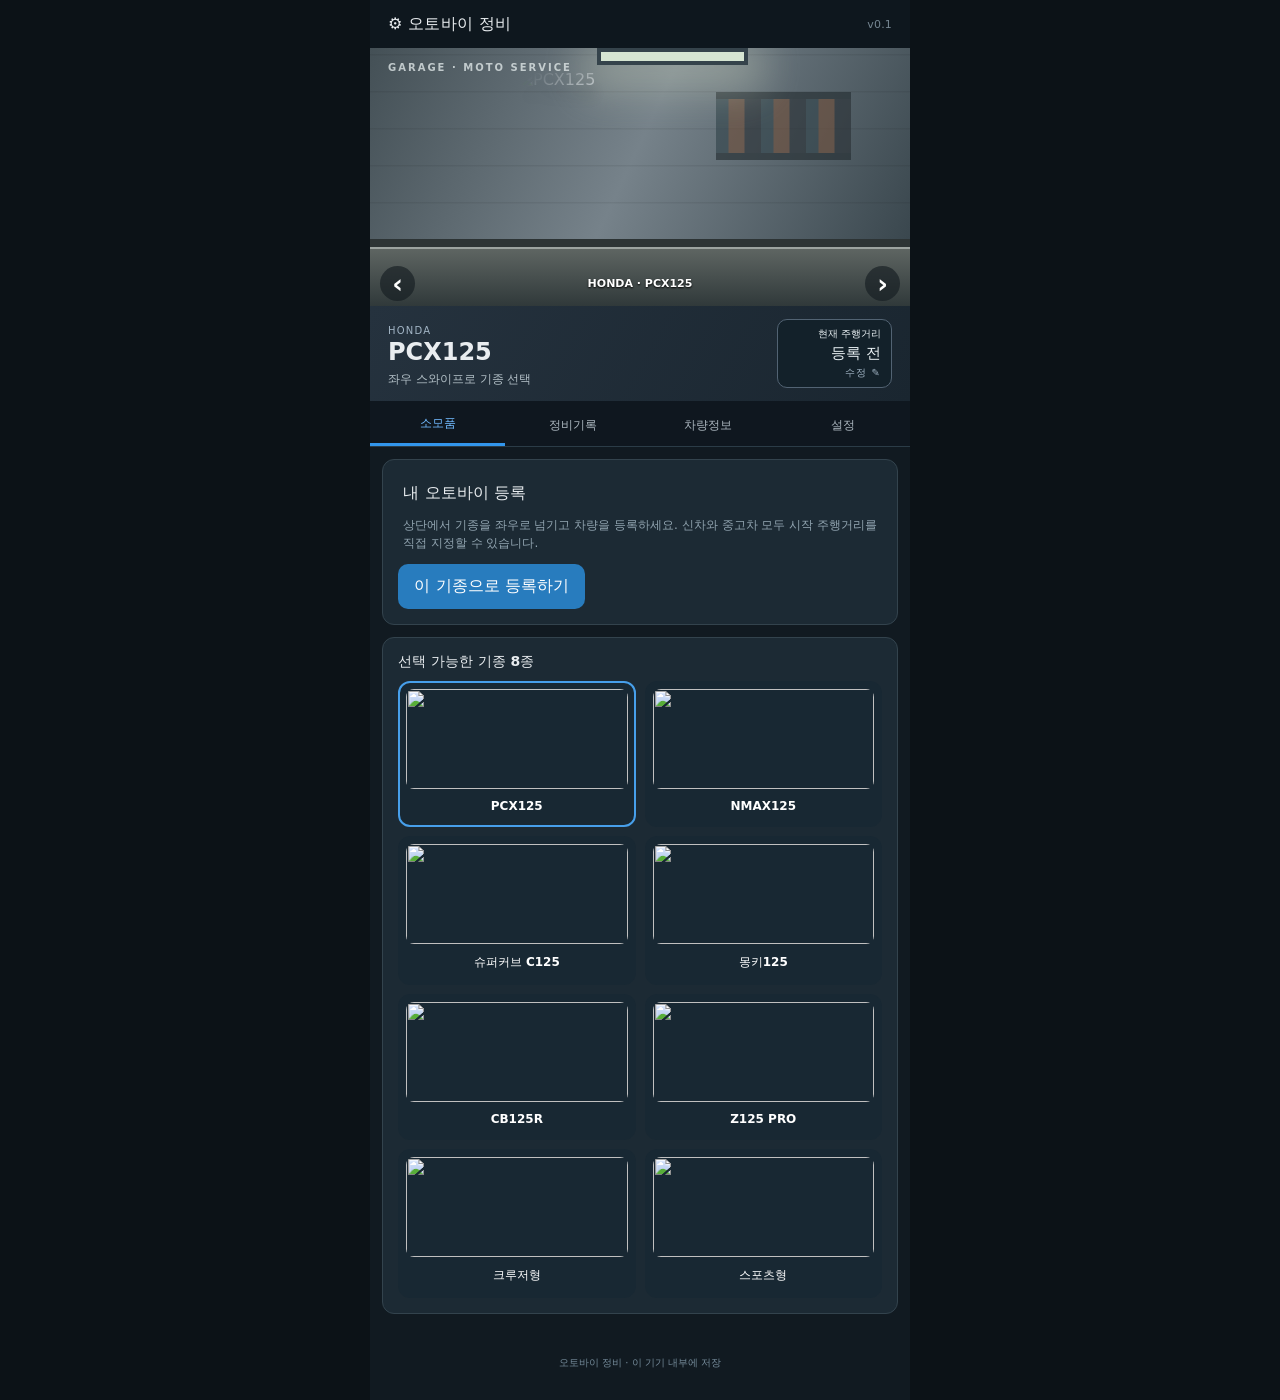
==== index.html @ 47d9e4de "Add files via upload" ====
<!doctype html><html lang="ko"><head><meta charset="utf-8"><meta name="viewport" content="width=device-width, initial-scale=1, maximum-scale=1, viewport-fit=cover"><meta name="theme-color" content="#121a21"><meta name="apple-mobile-web-app-capable" content="yes"><meta name="apple-mobile-web-app-status-bar-style" content="black-translucent"><meta name="apple-mobile-web-app-title" content="오토바이 정비"><title>오토바이 정비</title><link rel="manifest" href="manifest.webmanifest"><link rel="stylesheet" href="style.css"></head><body><div id="app"><header class="topbar"><span class="brand">⚙ 오토바이 정비</span><span id="version">v0.1</span></header><section class="garage" id="garage"><div class="garage-wall"><span>GARAGE · MOTO SERVICE</span><div class="shelf"></div><div class="garage-lamp"></div></div><div class="floor"></div><div class="bike-stage" id="bikeStage"><img id="bikeHero" alt="선택된 오토바이" src="assets/bike-pcx.webp"></div><div class="garage-bottom"><button id="prevBike" class="arrow" aria-label="이전 기종">‹</button><span id="bikeOverlayName">HONDA · PCX125</span><button id="nextBike" class="arrow" aria-label="다음 기종">›</button></div></section><section class="vehicle-strip"><div><small id="vehicleBrand">HONDA</small><h1 id="vehicleTitle">PCX125</h1><span id="vehicleDesc">차량 등록 전</span></div><button id="kmButton" class="odo">현재 주행거리<strong id="odoText">— km</strong><small>수정 ✎</small></button></section><nav class="tabs" id="tabs"><button data-tab="consumables" class="active">소모품</button><button data-tab="repairs">정비기록</button><button data-tab="vehicle">차량정보</button><button data-tab="settings">설정</button></nav><main id="content"></main><footer>오토바이 정비 · 이 기기 내부에 저장</footer></div><dialog id="modal"><div id="modalBody"></div></dialog><script src="app.js" defer></script></body></html>
---- style.css ----
:root{font-family:system-ui,-apple-system,'Apple SD Gothic Neo',sans-serif;color:#e9edf0;background:#0c1217;font-synthesis:none}*{box-sizing:border-box}body{margin:0}button,input,select,textarea{font:inherit}button{cursor:pointer}#app{margin:auto;max-width:540px;min-height:100vh;background:#111a21;overflow:hidden}.topbar{height:48px;padding:0 18px;display:flex;justify-content:space-between;align-items:center;background:#0e171e;font-weight:800;letter-spacing:.01em}.topbar #version{font-size:11px;color:#758692;font-weight:500}.garage{position:relative;height:258px;overflow:hidden;background:linear-gradient(90deg,#37454b,#607078 45%,#39474c);touch-action:pan-y}.garage-wall{position:absolute;inset:0 0 23%;background:repeating-linear-gradient(0deg,transparent 0 35px,#0001 36px 37px),linear-gradient(115deg,#445056,#76828a 50%,#3a474e);border-bottom:8px solid #2d3435}.garage-wall>span{position:absolute;left:18px;top:14px;color:#dde5e6;letter-spacing:2px;font-size:10px;font-weight:900;opacity:.8}.shelf{position:absolute;right:11%;top:23%;width:25%;height:68px;border-top:7px solid #252e32;border-bottom:7px solid #252e32;background:repeating-linear-gradient(90deg,#33454c 0 12px,#6d4f3c 13px 28px,#2b3237 29px 45px);opacity:.65}.garage-lamp{position:absolute;top:0;left:42%;height:17px;width:28%;background:#d6e5d2;box-shadow:0 10px 42px 16px #e2eacb50;border:4px solid #35434b}.floor{position:absolute;inset:77% 0 0;background:linear-gradient(#5e6562,#30393a);border-top:2px solid #9ca3a0}.bike-stage{position:absolute;left:50%;top:22px;height:198px;width:246px;transform:translateX(-50%);display:flex;align-items:center;justify-content:center;filter:drop-shadow(0 13px 6px #0006)}.bike-stage img{height:100%;width:100%;object-fit:contain;border-radius:10px;mix-blend-mode:multiply;mask-image:radial-gradient(ellipse 66% 66% at center,#000 49%,transparent 98%)}.bike-stage.leave-left{animation:leaveLeft .3s ease-in forwards}.bike-stage.enter-right{animation:enterRight .42s ease-out}.bike-stage.leave-right{animation:leaveRight .3s ease-in forwards}.bike-stage.enter-left{animation:enterLeft .42s ease-out}@keyframes leaveLeft{to{transform:translateX(-180%);opacity:0}}@keyframes enterRight{from{transform:translateX(75%);opacity:0}to{transform:translateX(-50%);opacity:1}}@keyframes leaveRight{to{transform:translateX(90%);opacity:0}}@keyframes enterLeft{from{transform:translateX(-175%);opacity:0}to{transform:translateX(-50%);opacity:1}}.garage-bottom{position:absolute;bottom:5px;left:10px;right:10px;display:flex;align-items:center;justify-content:space-between;color:#fff;font-size:11px;font-weight:800;text-shadow:0 1px 2px #000}.arrow{font-size:26px;border:0;color:white;background:#131b20a1;border-radius:50%;width:35px;height:35px}.vehicle-strip{display:flex;align-items:center;justify-content:space-between;gap:12px;padding:13px 18px;background:linear-gradient(120deg,#25323e,#1a2630)}.vehicle-strip small{font-size:10px;color:#a2b5c5;letter-spacing:.12em}.vehicle-strip h1{font-size:24px;margin:0 0 2px}.vehicle-strip span{font-size:12px;color:#b3c0c7}.odo{border:1px solid #526373;border-radius:10px;background:#13212a;color:#eaf1f4;padding:7px 10px;text-align:right;font-size:10px;min-width:115px}.odo strong{display:block;font-size:15px;margin:3px 0}.odo small{font-size:10px}.tabs{display:grid;grid-template-columns:repeat(4,1fr);background:#0f171f;border-bottom:1px solid #2b3c47}.tabs button{border:0;background:transparent;color:#acb7bf;padding:14px 0 11px;font-size:12px;font-weight:700}.tabs button.active{color:#71baff;border-bottom:3px solid #3296ec}main{min-height:310px;padding:12px}h2{font-size:16px;margin:8px 5px 12px}.small-note{color:#91a4b0;font-size:12px;line-height:1.5;margin:8px 5px 12px}.part{background:#1c2a34;border:1px solid #33434d;border-radius:12px;display:grid;grid-template-columns:62px minmax(0,1fr) 39px;gap:9px;align-items:center;padding:8px 9px;margin-bottom:9px;min-height:83px}.part-info{min-width:0}.part-pic{width:60px;height:60px;object-fit:cover;border-radius:9px;background:#718088;cursor:pointer}.part-title{display:block;font-size:13px;font-weight:800;margin-bottom:9px;background:none;border:0;color:inherit;text-align:left;padding:0}.gauge{height:10px;border-radius:15px;background:#40515d;overflow:hidden}.gauge>div{height:100%;border-radius:15px;transition:width .3s,background .3s}.part-km{color:#b4c2cc;font-size:10px;text-align:right;padding-top:6px;white-space:nowrap;font-variant-numeric:tabular-nums}.maintain{width:38px;height:38px;display:grid;place-items:center;border:0;border-radius:9px;font-size:21px;color:#fff}.panel{background:#1c2a34;border:1px solid #33434d;border-radius:12px;padding:15px;margin-bottom:12px}.panel h3{font-size:14px;margin:0 0 10px}.panel label,.field label{display:block;font-size:12px;color:#aabcc6;margin-bottom:5px}.field{margin-bottom:13px}input,select,textarea{width:100%;border-radius:9px;padding:11px;border:1px solid #536875;background:#111c24;color:#f3f5f6;outline-color:#3d9df5}button.primary{background:#287cbe;border:0;color:white;font-weight:800;padding:12px 16px;border-radius:10px}.secondary{background:#233846;color:#d4e3ec;border:1px solid #496275;padding:10px 13px;border-radius:10px}.danger{background:#793d40;color:white}.actions{display:flex;gap:8px;flex-wrap:wrap}.actions>*{flex:1}.card-row{display:flex;justify-content:space-between;gap:8px;align-items:center;padding:10px 0;border-bottom:1px solid #35454e;font-size:13px}.card-row:last-child{border:0}.card-row small{color:#a1b2bd}.picker{display:grid;grid-template-columns:repeat(2,1fr);gap:9px}.pick{background:#182833;border:2px solid transparent;border-radius:12px;color:white;padding:6px;min-width:0}.pick.active{border-color:#479fea}.pick img{width:100%;height:100px;object-fit:cover;border-radius:8px}.pick span{display:block;font-size:12px;font-weight:700;margin:6px 0}.history{padding:10px 0;border-bottom:1px solid #3b505b;font-size:12px}.history strong{display:block;font-size:13px;margin-bottom:4px}.history small{color:#9eafba}footer{text-align:center;font-size:10px;color:#758b9a;padding:18px 0 30px}dialog{width:min(92vw,485px);max-height:85dvh;overflow-y:auto;border:1px solid #506471;background:#15222c;color:#f3f7fa;border-radius:18px;padding:19px}dialog::backdrop{background:#000a}dialog h2{margin:0 0 13px}dialog .close{float:right;background:transparent;color:#c4d4de;border:0;font-size:24px;padding:0 4px}.muted{color:#96a9b4;font-size:12px}.status{color:#9db5c6;font-size:12px}.notice{background:#283945;border-radius:10px;padding:10px;font-size:12px;color:#cad9e2;margin:10px 0}@media(max-width:360px){.part{grid-template-columns:52px minmax(0,1fr) 34px;gap:6px}.part-pic{width:50px;height:50px}.maintain{width:34px;height:34px}.part-title{font-size:12px}.part-km{font-size:9px}}@media(prefers-reduced-motion:reduce){.bike-stage{animation:none!important}}
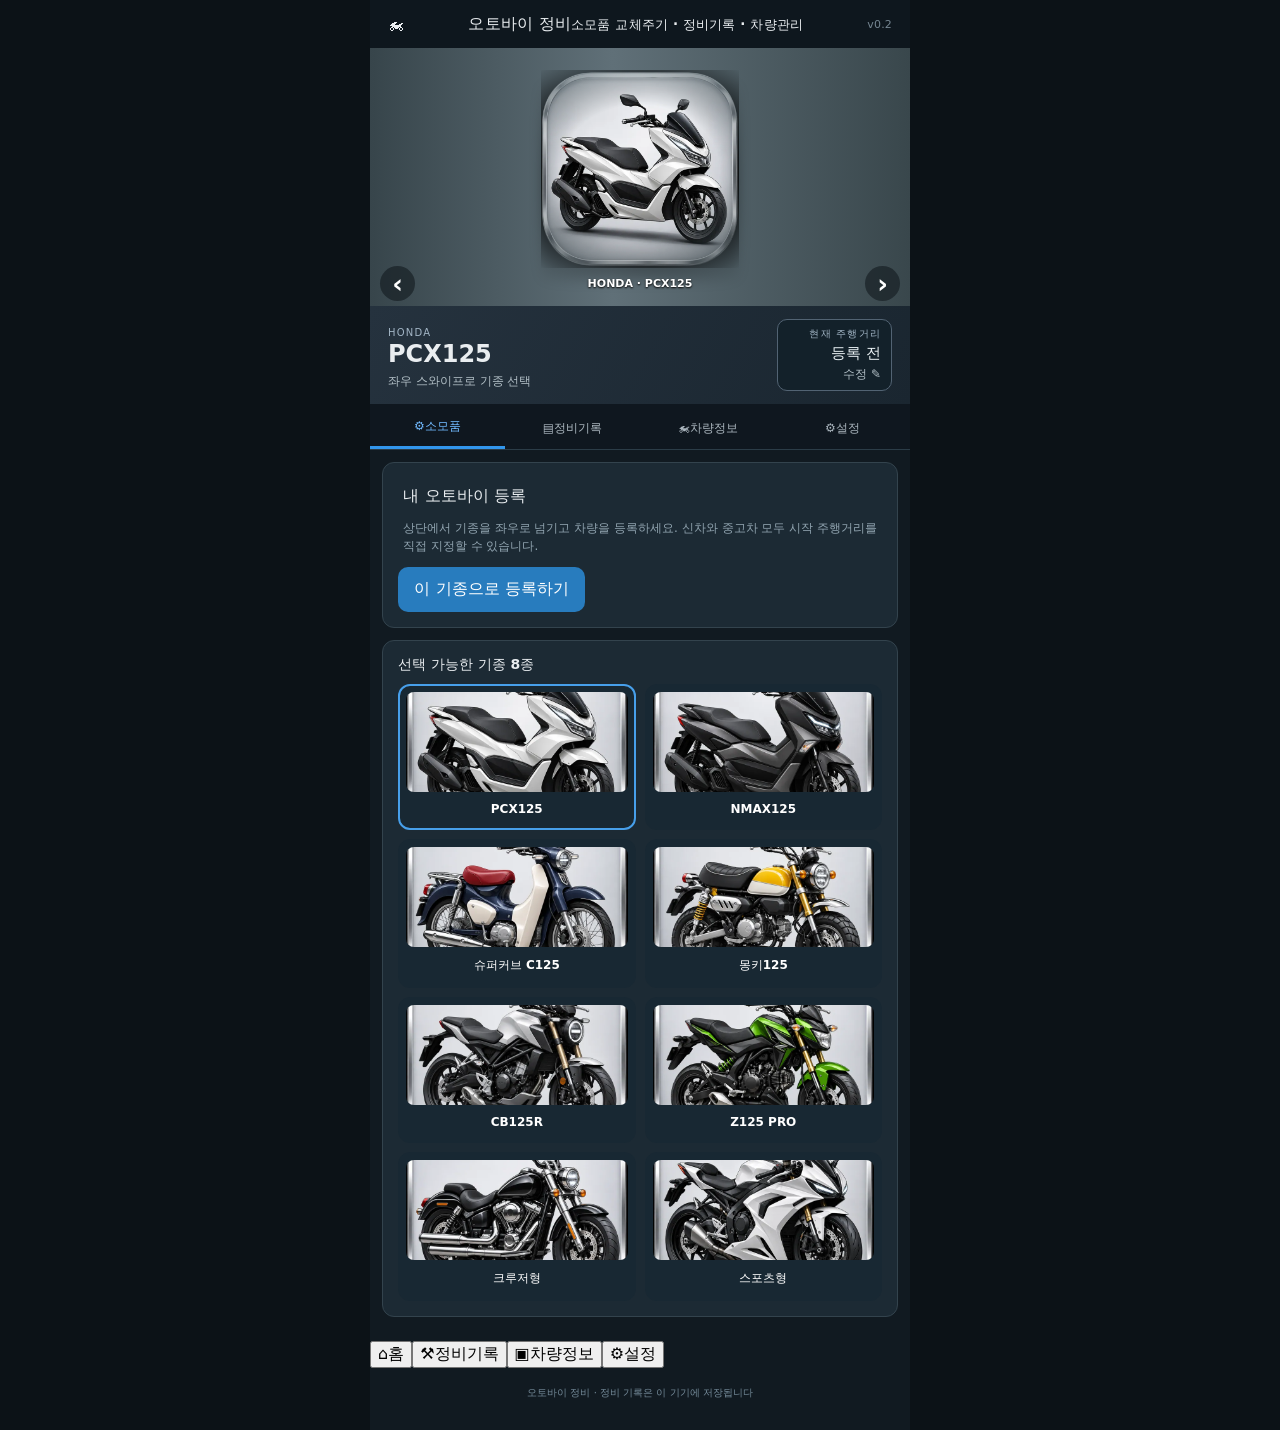
==== commit f5c58a77: "Redesign app shell to approved garage and metallic navigation" ====
--- a/index.html
+++ b/index.html
@@ -1 +1,10 @@
-<!doctype html><html lang="ko"><head><meta charset="utf-8"><meta name="viewport" content="width=device-width, initial-scale=1, maximum-scale=1, viewport-fit=cover"><meta name="theme-color" content="#121a21"><meta name="apple-mobile-web-app-capable" content="yes"><meta name="apple-mobile-web-app-status-bar-style" content="black-translucent"><meta name="apple-mobile-web-app-title" content="오토바이 정비"><title>오토바이 정비</title><link rel="manifest" href="manifest.webmanifest"><link rel="stylesheet" href="style.css"></head><body><div id="app"><header class="topbar"><span class="brand">⚙ 오토바이 정비</span><span id="version">v0.1</span></header><section class="garage" id="garage"><div class="garage-wall"><span>GARAGE · MOTO SERVICE</span><div class="shelf"></div><div class="garage-lamp"></div></div><div class="floor"></div><div class="bike-stage" id="bikeStage"><img id="bikeHero" alt="선택된 오토바이" src="assets/bike-pcx.webp"></div><div class="garage-bottom"><button id="prevBike" class="arrow" aria-label="이전 기종">‹</button><span id="bikeOverlayName">HONDA · PCX125</span><button id="nextBike" class="arrow" aria-label="다음 기종">›</button></div></section><section class="vehicle-strip"><div><small id="vehicleBrand">HONDA</small><h1 id="vehicleTitle">PCX125</h1><span id="vehicleDesc">차량 등록 전</span></div><button id="kmButton" class="odo">현재 주행거리<strong id="odoText">— km</strong><small>수정 ✎</small></button></section><nav class="tabs" id="tabs"><button data-tab="consumables" class="active">소모품</button><button data-tab="repairs">정비기록</button><button data-tab="vehicle">차량정보</button><button data-tab="settings">설정</button></nav><main id="content"></main><footer>오토바이 정비 · 이 기기 내부에 저장</footer></div><dialog id="modal"><div id="modalBody"></div></dialog><script src="app.js" defer></script></body></html>
+<!doctype html>
+<html lang="ko"><head><meta charset="utf-8"><meta name="viewport" content="width=device-width,initial-scale=1,maximum-scale=1,viewport-fit=cover"><meta name="theme-color" content="#18263b"><meta name="apple-mobile-web-app-capable" content="yes"><meta name="apple-mobile-web-app-status-bar-style" content="black-translucent"><meta name="apple-mobile-web-app-title" content="오토바이 정비"><title>오토바이 정비</title><link rel="manifest" href="manifest.webmanifest"><link rel="stylesheet" href="style.css"></head>
+<body><div id="app">
+<header class="topbar"><div class="brand-mark" aria-hidden="true">🏍</div><div class="brand-heading"><strong>오토바이 정비</strong><small>소모품 교체주기 · 정비기록 · 차량관리</small></div><span id="version">v0.2</span></header>
+<section class="garage" id="garage" aria-label="오토바이 전시 및 선택"><div class="garage-shine"></div><div class="bike-stage" id="bikeStage"><img id="bikeHero" alt="선택된 오토바이" src="assets/bike-pcx.webp"></div><div class="garage-bottom"><button id="prevBike" class="arrow" aria-label="이전 기종">‹</button><span id="bikeOverlayName">HONDA · PCX125</span><button id="nextBike" class="arrow" aria-label="다음 기종">›</button></div></section>
+<section class="vehicle-strip"><div class="vehicle-name"><small id="vehicleBrand">HONDA</small><h1 id="vehicleTitle">PCX125</h1><span id="vehicleDesc">차량 등록 전</span></div><button id="kmButton" class="odo"><small>현재 주행거리</small><strong id="odoText">— km</strong><span>수정 ✎</span></button></section>
+<nav class="tabs" id="tabs" aria-label="관리 메뉴"><button data-tab="consumables" class="active"><span class="tab-ico">⚙</span>소모품</button><button data-tab="repairs"><span class="tab-ico">▤</span>정비기록</button><button data-tab="vehicle"><span class="tab-ico">🏍</span>차량정보</button><button data-tab="settings"><span class="tab-ico">⚙</span>설정</button></nav>
+<main id="content"></main>
+<nav class="bottom-nav" aria-label="빠른 메뉴"><button data-tab="consumables" class="active"><span>⌂</span>홈</button><button data-tab="repairs"><span>⚒</span>정비기록</button><button data-tab="vehicle"><span>▣</span>차량정보</button><button data-tab="settings"><span>⚙</span>설정</button></nav><footer>오토바이 정비 · 정비 기록은 이 기기에 저장됩니다</footer>
+</div><dialog id="modal"><div id="modalBody"></div></dialog><script src="app.js" defer></script></body></html>
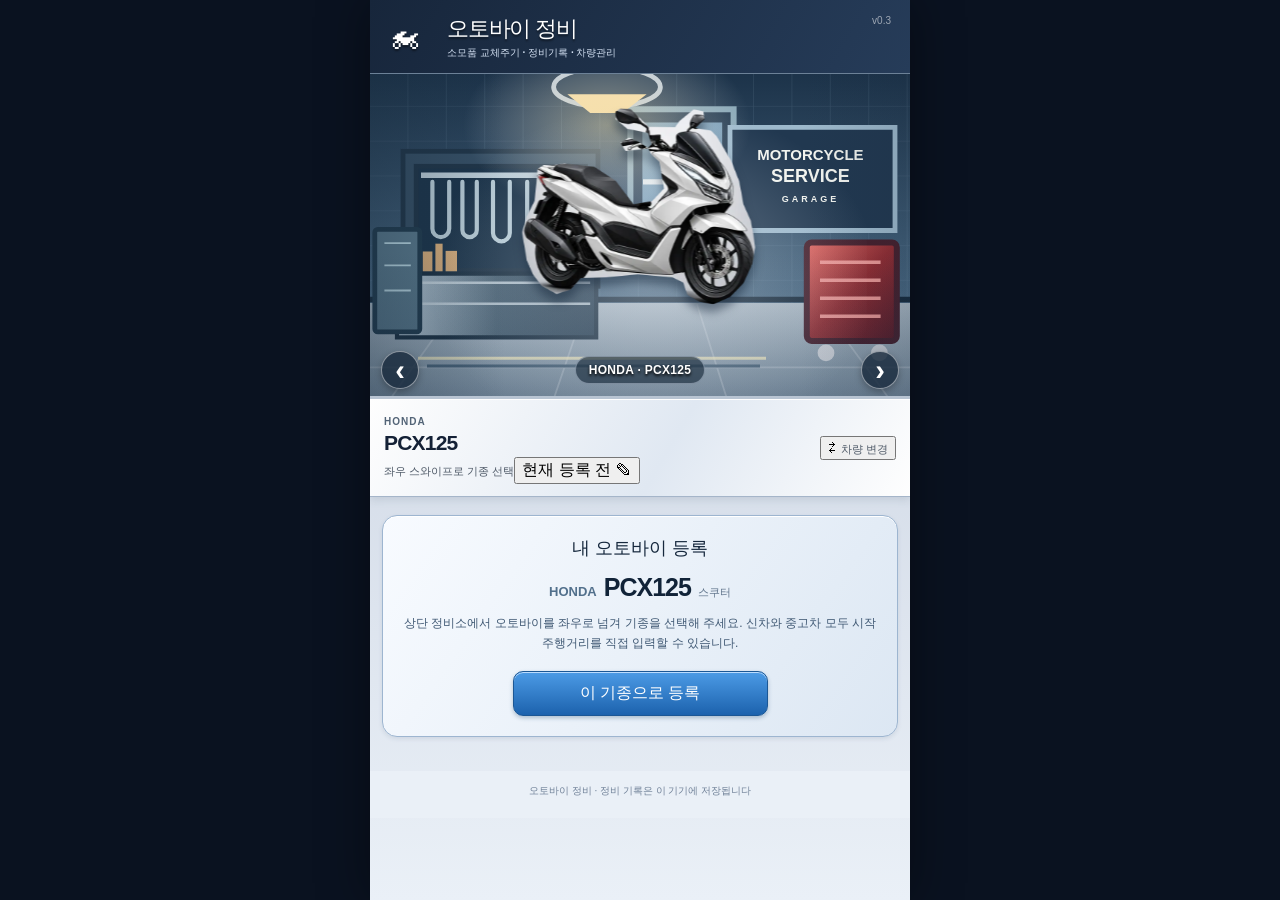
==== commit 274413aa: "v0.3 restore vehicle switch button and compact mileage information" ====
--- a/index.html
+++ b/index.html
@@ -1,9 +1,9 @@
 <!doctype html>
 <html lang="ko"><head><meta charset="utf-8"><meta name="viewport" content="width=device-width,initial-scale=1,maximum-scale=1,viewport-fit=cover"><meta name="theme-color" content="#18263b"><meta name="apple-mobile-web-app-capable" content="yes"><meta name="apple-mobile-web-app-status-bar-style" content="black-translucent"><meta name="apple-mobile-web-app-title" content="오토바이 정비"><title>오토바이 정비</title><link rel="manifest" href="manifest.webmanifest"><link rel="stylesheet" href="style.css"></head>
 <body><div id="app">
-<header class="topbar"><div class="brand-mark" aria-hidden="true">🏍</div><div class="brand-heading"><strong>오토바이 정비</strong><small>소모품 교체주기 · 정비기록 · 차량관리</small></div><span id="version">v0.2</span></header>
+<header class="topbar"><div class="brand-mark" aria-hidden="true">🏍</div><div class="brand-heading"><strong>오토바이 정비</strong><small>소모품 교체주기 · 정비기록 · 차량관리</small></div><span id="version">v0.3</span></header>
 <section class="garage" id="garage" aria-label="오토바이 전시 및 선택"><div class="garage-shine"></div><div class="bike-stage" id="bikeStage"><img id="bikeHero" alt="선택된 오토바이" src="assets/bike-pcx.webp"></div><div class="garage-bottom"><button id="prevBike" class="arrow" aria-label="이전 기종">‹</button><span id="bikeOverlayName">HONDA · PCX125</span><button id="nextBike" class="arrow" aria-label="다음 기종">›</button></div></section>
-<section class="vehicle-strip"><div class="vehicle-name"><small id="vehicleBrand">HONDA</small><h1 id="vehicleTitle">PCX125</h1><span id="vehicleDesc">차량 등록 전</span></div><button id="kmButton" class="odo"><small>현재 주행거리</small><strong id="odoText">— km</strong><span>수정 ✎</span></button></section>
+<section class="vehicle-strip"><div class="vehicle-name"><small id="vehicleBrand">HONDA</small><h1 id="vehicleTitle">PCX125</h1><span id="vehicleDesc">차량 등록 전</span><button id="kmButton" class="km-inline" aria-label="주행거리 수정">현재 <strong id="odoText">— km</strong> ✎</button></div><button id="changeBike" class="change-bike" aria-label="차량 기종 변경">⇄ <span>차량 변경</span></button></section>
 <nav class="tabs" id="tabs" aria-label="관리 메뉴"><button data-tab="consumables" class="active"><span class="tab-ico">⚙</span>소모품</button><button data-tab="repairs"><span class="tab-ico">▤</span>정비기록</button><button data-tab="vehicle"><span class="tab-ico">🏍</span>차량정보</button><button data-tab="settings"><span class="tab-ico">⚙</span>설정</button></nav>
 <main id="content"></main>
 <nav class="bottom-nav" aria-label="빠른 메뉴"><button data-tab="consumables" class="active"><span>⌂</span>홈</button><button data-tab="repairs"><span>⚒</span>정비기록</button><button data-tab="vehicle"><span>▣</span>차량정보</button><button data-tab="settings"><span>⚙</span>설정</button></nav><footer>오토바이 정비 · 정비 기록은 이 기기에 저장됩니다</footer>
--- a/style.css
+++ b/style.css
@@ -1 +1,51 @@
-:root{font-family:system-ui,-apple-system,'Apple SD Gothic Neo',sans-serif;color:#e9edf0;background:#0c1217;font-synthesis:none}*{box-sizing:border-box}body{margin:0}button,input,select,textarea{font:inherit}button{cursor:pointer}#app{margin:auto;max-width:540px;min-height:100vh;background:#111a21;overflow:hidden}.topbar{height:48px;padding:0 18px;display:flex;justify-content:space-between;align-items:center;background:#0e171e;font-weight:800;letter-spacing:.01em}.topbar #version{font-size:11px;color:#758692;font-weight:500}.garage{position:relative;height:258px;overflow:hidden;background:linear-gradient(90deg,#37454b,#607078 45%,#39474c);touch-action:pan-y}.garage-wall{position:absolute;inset:0 0 23%;background:repeating-linear-gradient(0deg,transparent 0 35px,#0001 36px 37px),linear-gradient(115deg,#445056,#76828a 50%,#3a474e);border-bottom:8px solid #2d3435}.garage-wall>span{position:absolute;left:18px;top:14px;color:#dde5e6;letter-spacing:2px;font-size:10px;font-weight:900;opacity:.8}.shelf{position:absolute;right:11%;top:23%;width:25%;height:68px;border-top:7px solid #252e32;border-bottom:7px solid #252e32;background:repeating-linear-gradient(90deg,#33454c 0 12px,#6d4f3c 13px 28px,#2b3237 29px 45px);opacity:.65}.garage-lamp{position:absolute;top:0;left:42%;height:17px;width:28%;background:#d6e5d2;box-shadow:0 10px 42px 16px #e2eacb50;border:4px solid #35434b}.floor{position:absolute;inset:77% 0 0;background:linear-gradient(#5e6562,#30393a);border-top:2px solid #9ca3a0}.bike-stage{position:absolute;left:50%;top:22px;height:198px;width:246px;transform:translateX(-50%);display:flex;align-items:center;justify-content:center;filter:drop-shadow(0 13px 6px #0006)}.bike-stage img{height:100%;width:100%;object-fit:contain;border-radius:10px;mix-blend-mode:multiply;mask-image:radial-gradient(ellipse 66% 66% at center,#000 49%,transparent 98%)}.bike-stage.leave-left{animation:leaveLeft .3s ease-in forwards}.bike-stage.enter-right{animation:enterRight .42s ease-out}.bike-stage.leave-right{animation:leaveRight .3s ease-in forwards}.bike-stage.enter-left{animation:enterLeft .42s ease-out}@keyframes leaveLeft{to{transform:translateX(-180%);opacity:0}}@keyframes enterRight{from{transform:translateX(75%);opacity:0}to{transform:translateX(-50%);opacity:1}}@keyframes leaveRight{to{transform:translateX(90%);opacity:0}}@keyframes enterLeft{from{transform:translateX(-175%);opacity:0}to{transform:translateX(-50%);opacity:1}}.garage-bottom{position:absolute;bottom:5px;left:10px;right:10px;display:flex;align-items:center;justify-content:space-between;color:#fff;font-size:11px;font-weight:800;text-shadow:0 1px 2px #000}.arrow{font-size:26px;border:0;color:white;background:#131b20a1;border-radius:50%;width:35px;height:35px}.vehicle-strip{display:flex;align-items:center;justify-content:space-between;gap:12px;padding:13px 18px;background:linear-gradient(120deg,#25323e,#1a2630)}.vehicle-strip small{font-size:10px;color:#a2b5c5;letter-spacing:.12em}.vehicle-strip h1{font-size:24px;margin:0 0 2px}.vehicle-strip span{font-size:12px;color:#b3c0c7}.odo{border:1px solid #526373;border-radius:10px;background:#13212a;color:#eaf1f4;padding:7px 10px;text-align:right;font-size:10px;min-width:115px}.odo strong{display:block;font-size:15px;margin:3px 0}.odo small{font-size:10px}.tabs{display:grid;grid-template-columns:repeat(4,1fr);background:#0f171f;border-bottom:1px solid #2b3c47}.tabs button{border:0;background:transparent;color:#acb7bf;padding:14px 0 11px;font-size:12px;font-weight:700}.tabs button.active{color:#71baff;border-bottom:3px solid #3296ec}main{min-height:310px;padding:12px}h2{font-size:16px;margin:8px 5px 12px}.small-note{color:#91a4b0;font-size:12px;line-height:1.5;margin:8px 5px 12px}.part{background:#1c2a34;border:1px solid #33434d;border-radius:12px;display:grid;grid-template-columns:62px minmax(0,1fr) 39px;gap:9px;align-items:center;padding:8px 9px;margin-bottom:9px;min-height:83px}.part-info{min-width:0}.part-pic{width:60px;height:60px;object-fit:cover;border-radius:9px;background:#718088;cursor:pointer}.part-title{display:block;font-size:13px;font-weight:800;margin-bottom:9px;background:none;border:0;color:inherit;text-align:left;padding:0}.gauge{height:10px;border-radius:15px;background:#40515d;overflow:hidden}.gauge>div{height:100%;border-radius:15px;transition:width .3s,background .3s}.part-km{color:#b4c2cc;font-size:10px;text-align:right;padding-top:6px;white-space:nowrap;font-variant-numeric:tabular-nums}.maintain{width:38px;height:38px;display:grid;place-items:center;border:0;border-radius:9px;font-size:21px;color:#fff}.panel{background:#1c2a34;border:1px solid #33434d;border-radius:12px;padding:15px;margin-bottom:12px}.panel h3{font-size:14px;margin:0 0 10px}.panel label,.field label{display:block;font-size:12px;color:#aabcc6;margin-bottom:5px}.field{margin-bottom:13px}input,select,textarea{width:100%;border-radius:9px;padding:11px;border:1px solid #536875;background:#111c24;color:#f3f5f6;outline-color:#3d9df5}button.primary{background:#287cbe;border:0;color:white;font-weight:800;padding:12px 16px;border-radius:10px}.secondary{background:#233846;color:#d4e3ec;border:1px solid #496275;padding:10px 13px;border-radius:10px}.danger{background:#793d40;color:white}.actions{display:flex;gap:8px;flex-wrap:wrap}.actions>*{flex:1}.card-row{display:flex;justify-content:space-between;gap:8px;align-items:center;padding:10px 0;border-bottom:1px solid #35454e;font-size:13px}.card-row:last-child{border:0}.card-row small{color:#a1b2bd}.picker{display:grid;grid-template-columns:repeat(2,1fr);gap:9px}.pick{background:#182833;border:2px solid transparent;border-radius:12px;color:white;padding:6px;min-width:0}.pick.active{border-color:#479fea}.pick img{width:100%;height:100px;object-fit:cover;border-radius:8px}.pick span{display:block;font-size:12px;font-weight:700;margin:6px 0}.history{padding:10px 0;border-bottom:1px solid #3b505b;font-size:12px}.history strong{display:block;font-size:13px;margin-bottom:4px}.history small{color:#9eafba}footer{text-align:center;font-size:10px;color:#758b9a;padding:18px 0 30px}dialog{width:min(92vw,485px);max-height:85dvh;overflow-y:auto;border:1px solid #506471;background:#15222c;color:#f3f7fa;border-radius:18px;padding:19px}dialog::backdrop{background:#000a}dialog h2{margin:0 0 13px}dialog .close{float:right;background:transparent;color:#c4d4de;border:0;font-size:24px;padding:0 4px}.muted{color:#96a9b4;font-size:12px}.status{color:#9db5c6;font-size:12px}.notice{background:#283945;border-radius:10px;padding:10px;font-size:12px;color:#cad9e2;margin:10px 0}@media(max-width:360px){.part{grid-template-columns:52px minmax(0,1fr) 34px;gap:6px}.part-pic{width:50px;height:50px}.maintain{width:34px;height:34px}.part-title{font-size:12px}.part-km{font-size:9px}}@media(prefers-reduced-motion:reduce){.bike-stage{animation:none!important}}
+
+:root{font-family:-apple-system,BlinkMacSystemFont,"Apple SD Gothic Neo","Malgun Gothic",sans-serif;color:#182332;background:#0a1220;font-synthesis:none;font-weight:500}
+*{box-sizing:border-box}html{scroll-behavior:smooth}body{margin:0}button,input,select,textarea{font:inherit}button{cursor:pointer}button:focus-visible,input:focus-visible,select:focus-visible{outline:3px solid #2488d6;outline-offset:2px}
+#app{position:relative;margin:auto;max-width:540px;min-height:100dvh;background:linear-gradient(#e2e8f3,#d4dce8 46%,#eaf0f7);overflow:hidden;box-shadow:0 0 48px #0006}
+.topbar{height:74px;padding:15px 19px;display:flex;align-items:center;gap:10px;background:linear-gradient(120deg,#17263b,#263c59);color:white;border-bottom:1px solid #6c8197;position:relative;z-index:2}
+.brand-mark{font-size:31px;width:48px;flex-shrink:0;text-shadow:0 2px 2px #0007}.brand-heading{display:flex;flex-direction:column;gap:2px;min-width:0}.brand-heading strong{font-size:22px;letter-spacing:-1.2px;font-weight:900;text-shadow:0 2px 2px #0007;white-space:nowrap}.brand-heading small{color:#d5e2f4;font-weight:650;font-size:10px;white-space:nowrap}#version{margin-left:auto;font-size:10px;opacity:.55;align-self:flex-start}
+.garage{height:295px;position:relative;overflow:hidden;touch-action:pan-y;background:#3a526a url('assets/garage.svg') center 55%/cover no-repeat;border-bottom:3px solid #b8c4d2}
+.garage::before{content:"";position:absolute;inset:0;background:linear-gradient(90deg,#172a3b50,transparent 25% 80%,#17263825),linear-gradient(0deg,#1d324c35,transparent 45%);pointer-events:none}
+.garage-shine{position:absolute;inset:5% 8% 0;background:radial-gradient(ellipse at 53% 61%,#ecf1f75d,transparent 66%);pointer-events:none}
+.bike-stage{position:absolute;left:50%;top:20px;height:225px;width:min(93%,405px);transform:translateX(-50%);display:flex;align-items:center;justify-content:center;filter:drop-shadow(0 12px 8px #18233199)}
+.bike-stage img{height:100%;width:100%;object-fit:contain;mix-blend-mode:multiply;-webkit-mask-image:radial-gradient(ellipse 69% 66% at 50% 52%,black 46%,transparent 99%);mask-image:radial-gradient(ellipse 69% 66% at 50% 52%,black 46%,transparent 99%)}
+.bike-stage.leave-left{animation:leaveLeft .3s ease-in forwards}.bike-stage.enter-right{animation:enterRight .42s cubic-bezier(.2,.7,.15,1)}.bike-stage.leave-right{animation:leaveRight .3s ease-in forwards}.bike-stage.enter-left{animation:enterLeft .42s cubic-bezier(.2,.7,.15,1)}
+@keyframes leaveLeft{to{transform:translateX(-180%);opacity:0}}@keyframes enterRight{from{transform:translateX(75%);opacity:0}to{transform:translateX(-50%);opacity:1}}@keyframes leaveRight{to{transform:translateX(90%);opacity:0}}@keyframes enterLeft{from{transform:translateX(-175%);opacity:0}to{transform:translateX(-50%);opacity:1}}
+.garage-bottom{position:absolute;inset:auto 11px 8px;display:flex;align-items:center;justify-content:space-between;gap:4px;color:#fff;font-size:12px;font-weight:900;text-shadow:0 2px 3px #000;letter-spacing:.3px}.garage-bottom>span{background:#17283db8;border-radius:22px;padding:6px 13px}.arrow{display:grid;place-items:center;border:1px solid #ffffff78;border-radius:50%;width:38px;height:38px;background:#16283bc9;color:white;font-size:29px;line-height:1;box-shadow:0 3px 7px #0004}
+.vehicle-strip{display:flex;justify-content:space-between;align-items:center;gap:10px;margin:0;padding:12px 14px;background:linear-gradient(120deg,#fff,#dce4f0 60%,#fff);border-bottom:1px solid #a5b5c9;box-shadow:inset 0 1px #fff,0 3px 8px #66788a30}
+.vehicle-name{min-width:0}.vehicle-strip small{font-size:10px;letter-spacing:1px;color:#536477;font-weight:800}.vehicle-strip h1{font-size:21px;font-weight:900;letter-spacing:-.8px;margin:2px 0;color:#142136;white-space:nowrap;overflow:hidden;text-overflow:ellipsis}.vehicle-strip span{color:#4c5765;font-weight:650;font-size:11px}.odo{min-width:110px;flex-shrink:0;border:1.5px solid #879db5;border-radius:12px;padding:7px 8px;text-align:center;background:linear-gradient(160deg,#fdfefe,#d7e1ee);color:#1c2d45;box-shadow:inset 0 1px white,0 2px 4px #64758c3d}.odo small{display:block;font-size:9px;letter-spacing:0}.odo strong{display:block;font-size:16px;font-weight:900;margin:3px 0}.odo span{font-size:10px}
+.tabs{display:grid;grid-template-columns:repeat(4,minmax(0,1fr));gap:3px;background:linear-gradient(#cdd7e4,#f3f5fa);padding:8px 10px;border-block:1px solid #fff;box-shadow:0 3px 8px #60738a44}.tabs button{border:1px solid transparent;border-radius:10px;background:transparent;min-width:0;color:#24344b;padding:10px 2px;font-size:12px;font-weight:850;white-space:nowrap;display:flex;align-items:center;justify-content:center;gap:5px}.tabs button.active{background:linear-gradient(#4c98e5,#1b5caa);border-color:#1c589e;color:#fff;box-shadow:inset 0 1px #a4cdf5,0 3px 4px #1b4c8059}.tab-ico{font-size:18px}
+main{padding:12px 12px 22px;min-height:270px}main>h2{display:none}h2{font-size:17px;font-weight:900;margin:8px 3px 12px}.small-note{font-size:12px;line-height:1.55;color:#566779;margin:6px 4px 13px}main>.small-note{display:none}
+.part{display:grid;grid-template-columns:76px minmax(0,1fr) 41px;gap:9px;align-items:center;margin-bottom:9px;min-height:89px;border:1px solid #adbace;border-radius:15px;background:linear-gradient(128deg,#fff,#f5f7fc 60%,#e8edf6);box-shadow:inset 0 2px 0 #fff,0 2px 3px #7185a433;padding:7px 9px}.part-info{min-width:0}.part-pic{height:70px;width:73px;border-radius:10px;object-fit:contain;cursor:pointer;mix-blend-mode:multiply}.part-title{display:block;width:100%;padding:0;margin:0 0 8px;background:none;border:0;color:#152036;text-align:left;font-size:14px;font-weight:900;letter-spacing:-.5px;white-space:nowrap;overflow:hidden;text-overflow:ellipsis}.gauge{height:12px;border-radius:50px;background:linear-gradient(#c4ccda,#ecf0f6);border:1px solid #74849b;overflow:hidden;box-shadow:inset 0 2px 3px #52647b40}.gauge>div{height:100%;border-radius:40px;transition:width .3s,background .3s;box-shadow:inset 0 2px 2px #ffffffa1,inset 0 -2px 2px #20344b52}.part-km{padding-top:6px;color:#27394a;font-size:11px;font-weight:750;font-variant-numeric:tabular-nums;white-space:nowrap;text-align:right;letter-spacing:-.3px}.maintain{height:39px;width:39px;display:grid;place-items:center;padding:0;border:1px solid #536b86;border-radius:11px;font-size:21px;color:white;text-shadow:0 1px 2px #233e62;box-shadow:inset 0 2px 2px #fff7,0 2px 3px #21344e45}
+.panel{background:linear-gradient(140deg,#fcfdff,#e8eef6);border:1px solid #b4c2d5;border-radius:15px;padding:15px;margin-bottom:12px;box-shadow:inset 0 1px #fff,0 2px 4px #526b8724}.panel h2{margin-top:0}.panel h3{font-size:15px;font-weight:900;color:#21354e;margin:0 0 11px}.panel label,.field label{display:block;color:#3b4e64;font-size:12px;font-weight:750;margin-bottom:5px}.field{margin-bottom:13px}
+input,select,textarea{width:100%;border:1px solid #a0b2c7;border-radius:10px;background:#fff;color:#172a43;padding:11px;outline-color:#307acc}
+button.primary{border:1px solid #1b5795;border-radius:10px;background:linear-gradient(#4c9be6,#1c62ad);box-shadow:inset 0 1px #bbdcff,0 2px 4px #2d577c55;color:white;font-weight:850;padding:11px 15px}
+.secondary{background:linear-gradient(#fff,#e0e9f3);border:1px solid #9aaec6;border-radius:10px;color:#1e3854;font-weight:750;padding:10px 12px}.danger{background:#b14e5a;color:#fff}
+.actions{display:flex;gap:8px;flex-wrap:wrap}.actions>*{flex:1}.card-row{display:flex;justify-content:space-between;align-items:center;gap:10px;border-bottom:1px solid #c6d1df;padding:10px 0;font-size:13px}.card-row:last-child{border-bottom:0}.card-row small{color:#64758a}.picker{display:grid;grid-template-columns:repeat(2,minmax(0,1fr));gap:10px}.pick{min-width:0;background:linear-gradient(#fdfefe,#d8e3f0);color:#172a42;border:2px solid #b7c7d9;border-radius:13px;padding:5px;box-shadow:0 2px 4px #55698640}.pick.active{border-color:#287ec4;box-shadow:0 0 0 2px #83b9ec70}.pick img{width:100%;height:100px;object-fit:cover;border-radius:8px}.pick span{display:block;font-size:12px;font-weight:900;margin:6px 0}.history{padding:10px 0;border-bottom:1px solid #cbd8e4;font-size:12px}.history strong{display:block;font-size:13px;margin-bottom:4px}.history small{color:#54677f}
+.bottom-nav{display:flex;justify-content:space-around;align-items:center;gap:4px;padding:8px 9px max(9px,env(safe-area-inset-bottom));background:linear-gradient(#24354e,#101d33);border-radius:22px 22px 0 0;box-shadow:0 -3px 12px #2f456252}.bottom-nav button{flex:1;min-width:0;border:0;background:transparent;color:#e2eaf5;display:flex;flex-direction:column;gap:1px;align-items:center;justify-content:center;padding:7px 2px 4px;font-weight:750;font-size:10px;border-radius:13px}.bottom-nav button span{font-size:23px;line-height:1.2}.bottom-nav button.active{background:linear-gradient(#418bda,#1758a3);box-shadow:inset 0 1px #9cc8fc,0 2px 4px #0005;color:white}
+footer{text-align:center;font-size:10px;color:#708198;padding:13px 0 20px;background:#eaf0f7}
+dialog{width:min(94vw,480px);max-height:85dvh;overflow-y:auto;border:1px solid #9ab0c9;background:linear-gradient(#fff,#eaf0f8);color:#162a42;border-radius:19px;padding:18px;box-shadow:0 12px 60px #0007}dialog::backdrop{background:#071225a8}dialog h2{margin:0 0 14px}dialog .close{float:right;border:0;background:transparent;font-size:25px;color:#334b66;padding:0 4px}.muted{font-size:12px;color:#576e87}.status{font-size:12px;color:#506780}.notice{background:#dce7f3;border-radius:10px;padding:10px;font-size:12px;color:#3a536c;margin:10px 0}
+@media(max-width:390px){.part{grid-template-columns:65px minmax(0,1fr) 37px;gap:7px;padding:6px 7px;min-height:79px}.part-pic{width:64px;height:64px}.part-title{font-size:13px}.part-km{font-size:10px}.maintain{width:36px;height:36px}.tabs button{font-size:11px}.tab-ico{font-size:16px}.garage{height:278px}.bike-stage{height:217px}}
+@media(max-width:350px){.brand-heading strong{font-size:19px}.brand-heading small{font-size:9px}.part{grid-template-columns:56px minmax(0,1fr) 34px;gap:6px}.part-pic{width:54px;height:54px}.part-km{font-size:9px}.maintain{width:33px;height:33px}.tabs button{gap:2px;font-size:10px}}
+@media(prefers-reduced-motion:reduce){.bike-stage{animation:none!important}}
+
+/* v0.3 — fixed garage, isolated motorcycle layer, no gallery */
+.bike-stage{top:2px;width:min(98%,515px);height:260px;filter:drop-shadow(0 8px 5px #15283c80);will-change:transform,opacity}
+.bike-stage img{width:100%;height:100%;object-fit:contain;mix-blend-mode:normal;-webkit-mask-image:none;mask-image:none;border-radius:0;background:none}
+.garage{height:325px;background-position:center 54%;background-size:cover}
+.garage-bottom{bottom:7px;z-index:1}
+.garage-bottom>span{background:#172a3ba6;color:#fff;border:1px solid #cad6e777}
+.vehicle-strip{background:linear-gradient(120deg,#fefefe,#e0e8f2 55%,#fefefe)}
+.registration{margin-top:6px;padding:20px 16px;background:linear-gradient(125deg,#f8fbff,#dce7f3);border:1px solid #9db5d0}
+.registration h2{display:block;margin:0 0 13px;color:#16283d;text-align:center;font-size:18px}
+.registration .vehicle-preview-name{display:flex;gap:7px;flex-wrap:wrap;justify-content:center;align-items:baseline;color:#112338;margin-bottom:10px}
+.registration .vehicle-preview-name strong{font-weight:850;font-size:13px;color:#52708c}
+.registration .vehicle-preview-name span{font-size:25px;letter-spacing:-1px;font-weight:900}
+.registration .vehicle-preview-name small{font-size:11px;color:#61758c}
+.registration .small-note{font-size:12px;text-align:center;line-height:1.65;color:#405974;margin:12px 0 17px}
+.registration .actions{display:flex;justify-content:center}
+.registration .actions button{max-width:255px}
+body.choosing .tabs,body.choosing .bottom-nav{display:none}
+body.choosing .vehicle-strip .odo{display:none}
+.part-title{letter-spacing:-.4px}
+@media(max-width:390px){.garage{height:292px}.bike-stage{height:234px}.garage-bottom{bottom:5px}}
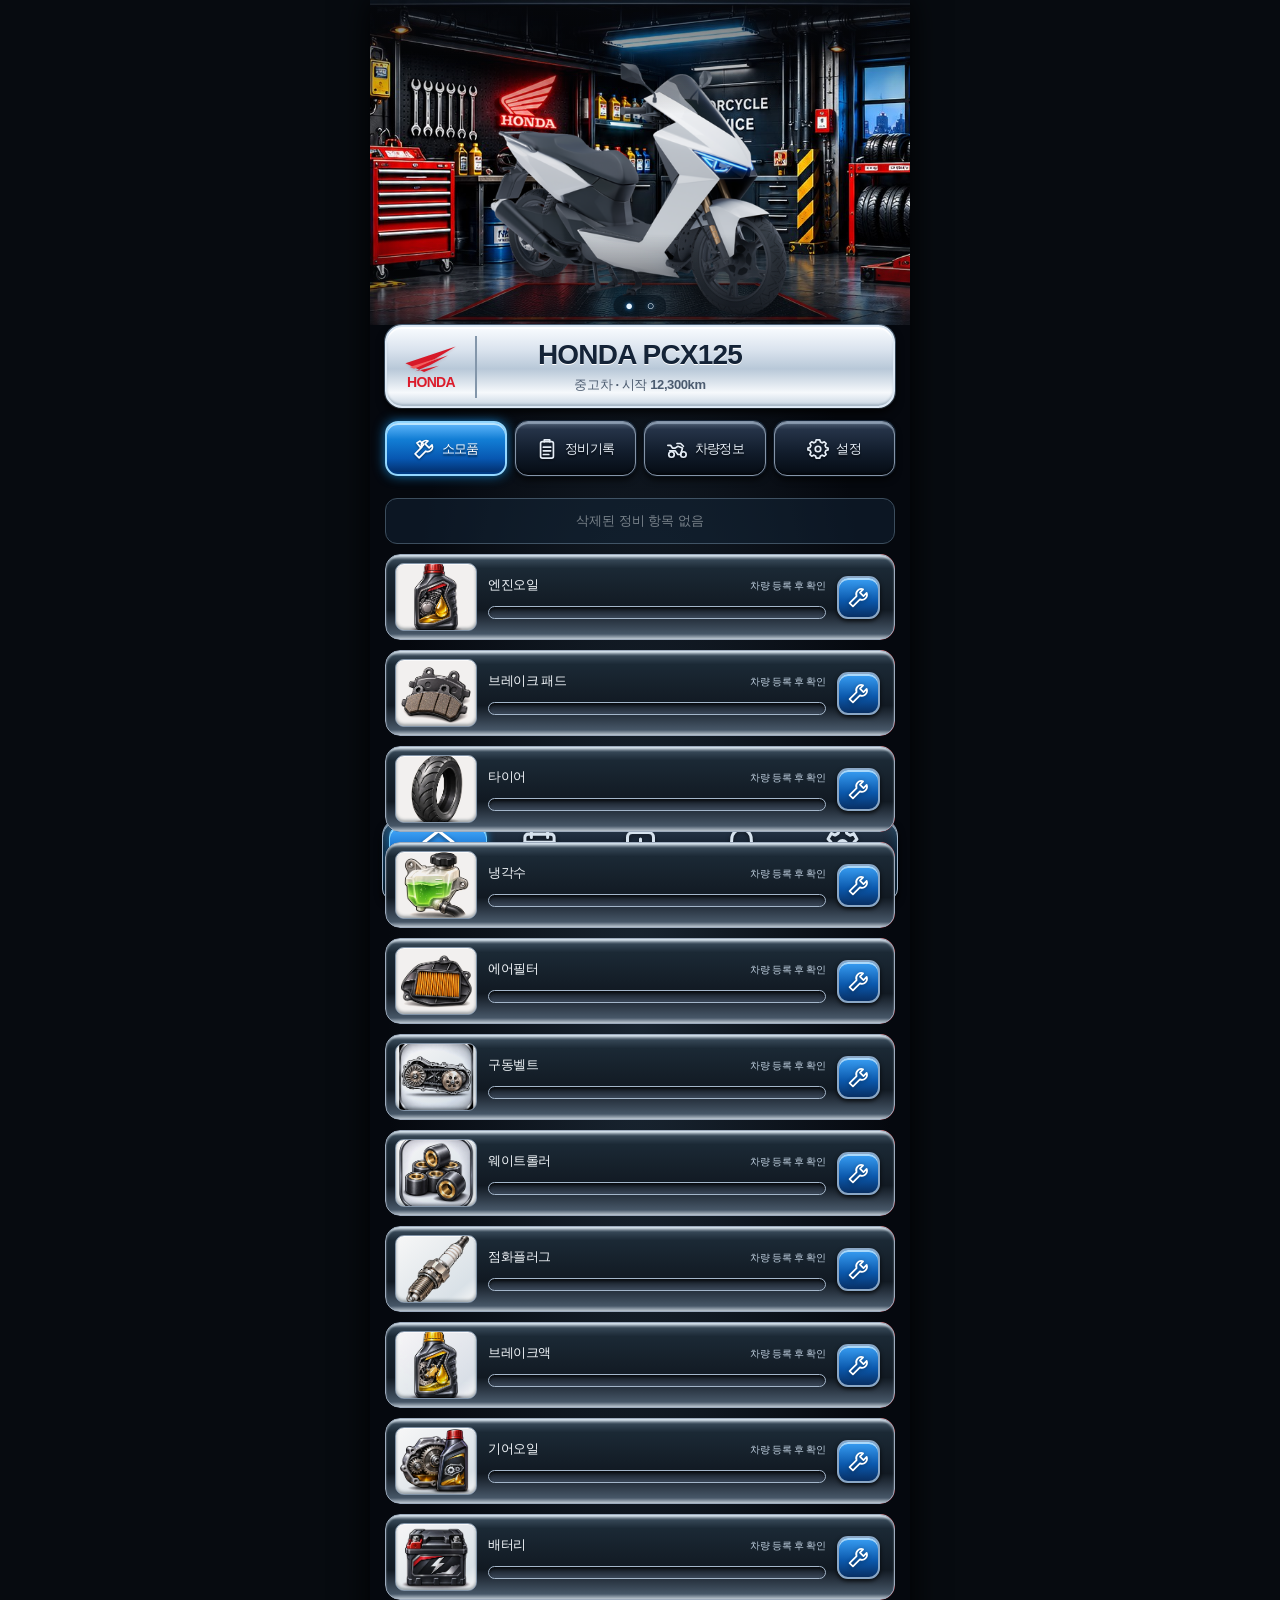
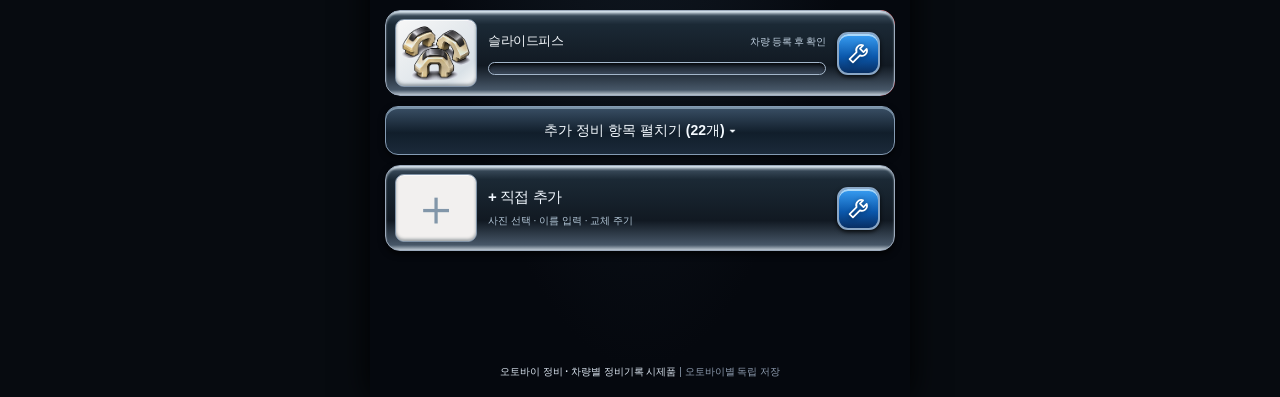
==== commit 3bc4f0fc: "Route legacy root entry to current maintenance app" ====
--- a/index.html
+++ b/index.html
@@ -1,10 +1,23 @@
 <!doctype html>
-<html lang="ko"><head><meta charset="utf-8"><meta name="viewport" content="width=device-width,initial-scale=1,maximum-scale=1,viewport-fit=cover"><meta name="theme-color" content="#18263b"><meta name="apple-mobile-web-app-capable" content="yes"><meta name="apple-mobile-web-app-status-bar-style" content="black-translucent"><meta name="apple-mobile-web-app-title" content="오토바이 정비"><title>오토바이 정비</title><link rel="manifest" href="manifest.webmanifest"><link rel="stylesheet" href="style.css"></head>
-<body><div id="app">
-<header class="topbar"><div class="brand-mark" aria-hidden="true">🏍</div><div class="brand-heading"><strong>오토바이 정비</strong><small>소모품 교체주기 · 정비기록 · 차량관리</small></div><span id="version">v0.3</span></header>
-<section class="garage" id="garage" aria-label="오토바이 전시 및 선택"><div class="garage-shine"></div><div class="bike-stage" id="bikeStage"><img id="bikeHero" alt="선택된 오토바이" src="assets/bike-pcx.webp"></div><div class="garage-bottom"><button id="prevBike" class="arrow" aria-label="이전 기종">‹</button><span id="bikeOverlayName">HONDA · PCX125</span><button id="nextBike" class="arrow" aria-label="다음 기종">›</button></div></section>
-<section class="vehicle-strip"><div class="vehicle-name"><small id="vehicleBrand">HONDA</small><h1 id="vehicleTitle">PCX125</h1><span id="vehicleDesc">차량 등록 전</span><button id="kmButton" class="km-inline" aria-label="주행거리 수정">현재 <strong id="odoText">— km</strong> ✎</button></div><button id="changeBike" class="change-bike" aria-label="차량 기종 변경">⇄ <span>차량 변경</span></button></section>
-<nav class="tabs" id="tabs" aria-label="관리 메뉴"><button data-tab="consumables" class="active"><span class="tab-ico">⚙</span>소모품</button><button data-tab="repairs"><span class="tab-ico">▤</span>정비기록</button><button data-tab="vehicle"><span class="tab-ico">🏍</span>차량정보</button><button data-tab="settings"><span class="tab-ico">⚙</span>설정</button></nav>
-<main id="content"></main>
-<nav class="bottom-nav" aria-label="빠른 메뉴"><button data-tab="consumables" class="active"><span>⌂</span>홈</button><button data-tab="repairs"><span>⚒</span>정비기록</button><button data-tab="vehicle"><span>▣</span>차량정보</button><button data-tab="settings"><span>⚙</span>설정</button></nav><footer>오토바이 정비 · 정비 기록은 이 기기에 저장됩니다</footer>
-</div><dialog id="modal"><div id="modalBody"></div></dialog><script src="app.js" defer></script></body></html>+<html lang="ko">
+<head>
+<meta charset="utf-8">
+<meta name="viewport" content="width=device-width,initial-scale=1,viewport-fit=cover">
+<meta name="theme-color" content="#0b111b">
+<meta name="apple-mobile-web-app-capable" content="yes">
+<meta name="apple-mobile-web-app-title" content="오토바이 정비">
+<title>오토바이 정비</title>
+<meta http-equiv="refresh" content="0;url=./ui-skeleton/index.html">
+<script>
+(function(){
+ var dest=new URL('./ui-skeleton/index.html',location.href);
+ dest.search=location.search;
+ dest.hash=location.hash;
+ location.replace(dest.href);
+})();
+</script>
+</head>
+<body style="margin:0;background:#070b10;color:#e8f4ff;font:16px -apple-system,BlinkMacSystemFont,sans-serif;display:grid;min-height:100dvh;place-items:center">
+<a href="./ui-skeleton/index.html" style="color:#a5dcff">오토바이 정비 앱 열기</a>
+</body>
+</html>
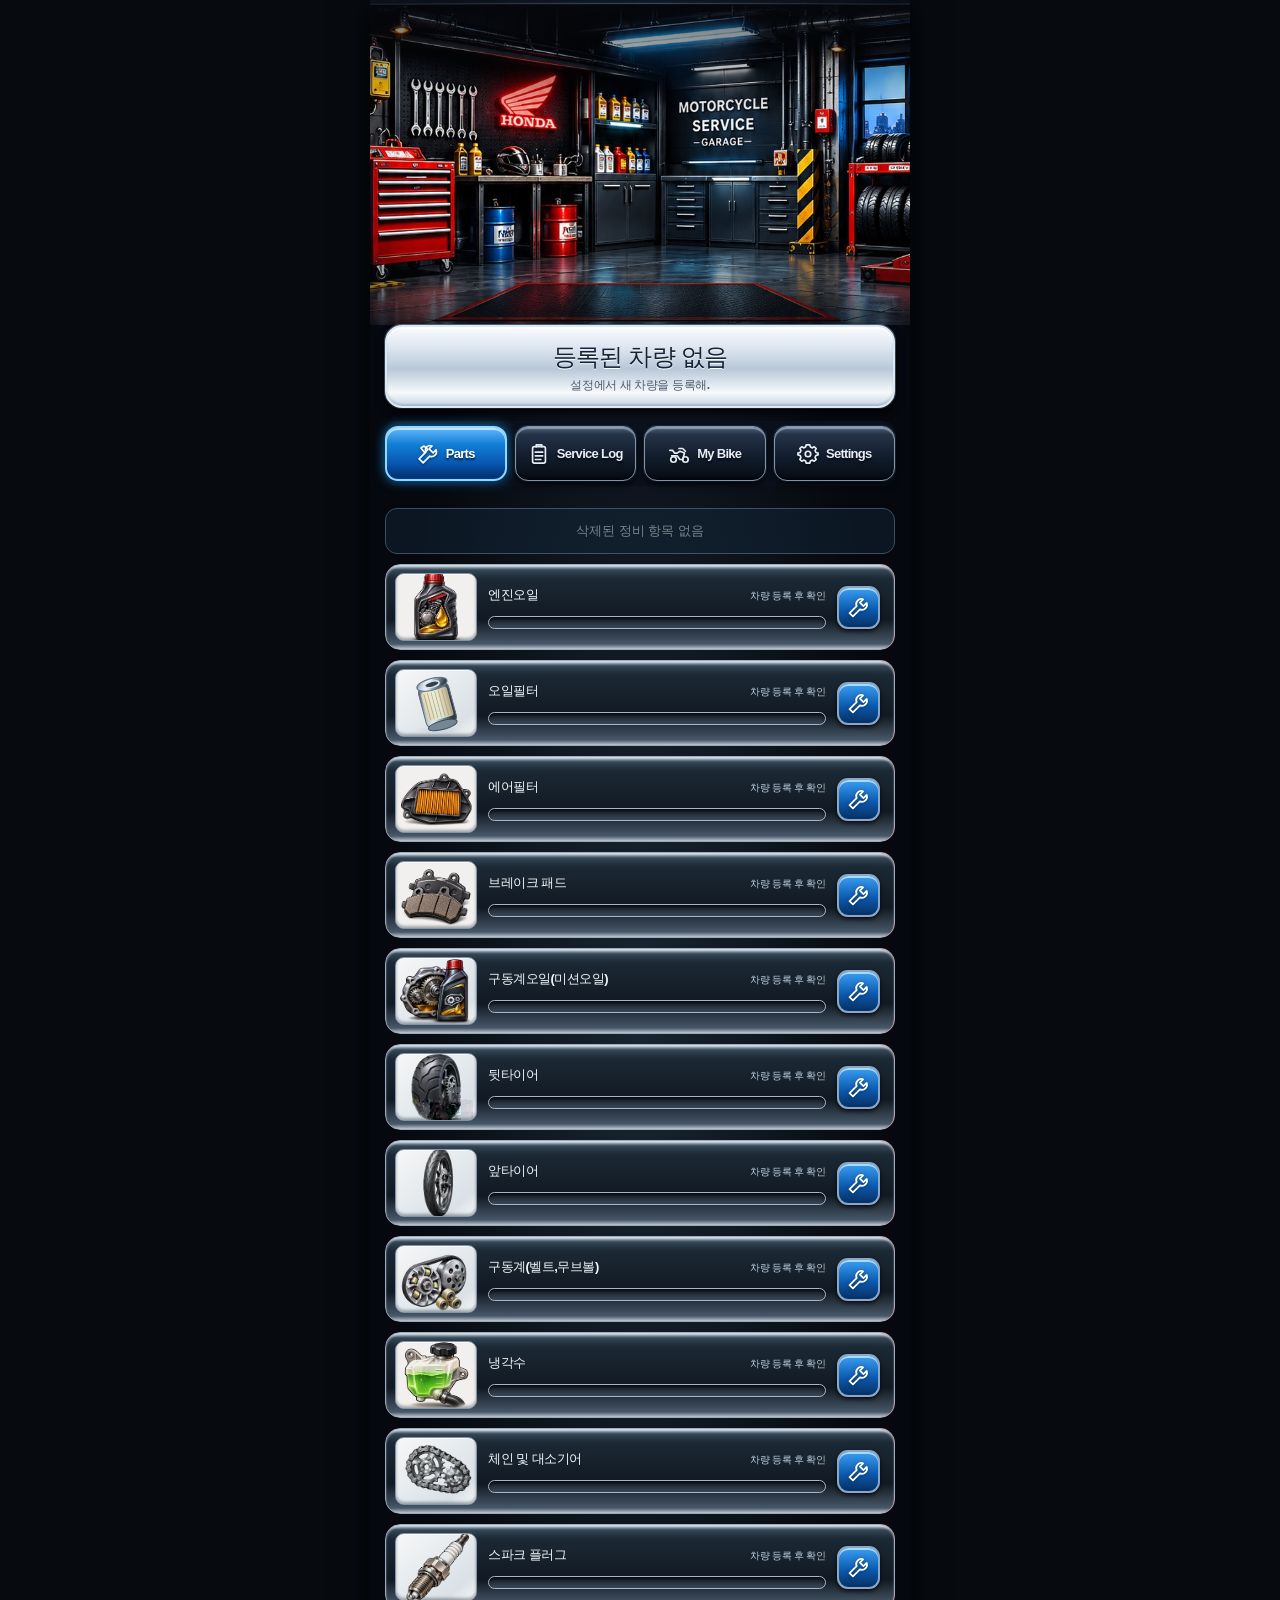
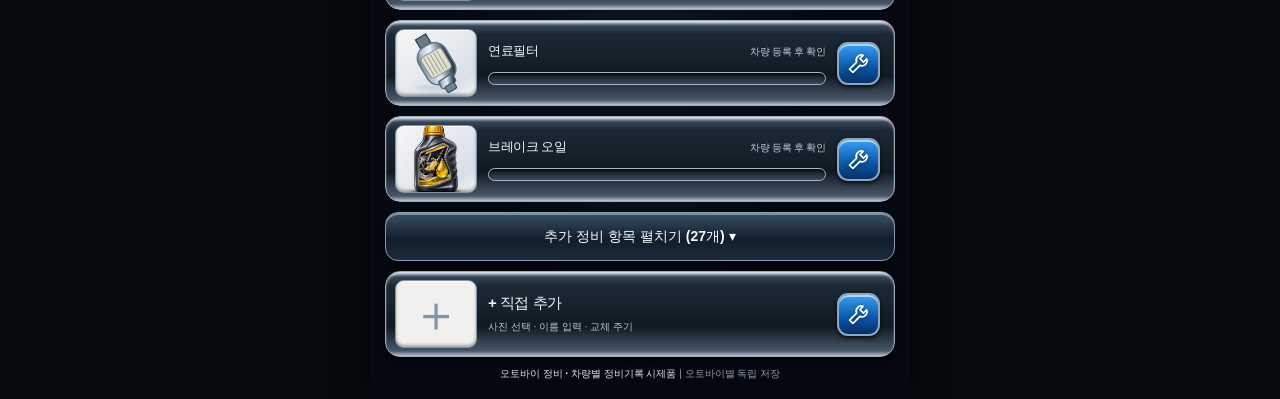
==== commit c3e2a92e: "Link custom icon for root Safari home-screen installation" ====
--- a/index.html
+++ b/index.html
@@ -6,6 +6,8 @@
 <meta name="theme-color" content="#0b111b">
 <meta name="apple-mobile-web-app-capable" content="yes">
 <meta name="apple-mobile-web-app-title" content="오토바이 정비">
+<link rel="apple-touch-icon" sizes="192x192" href="./icon-bike-192.jpg?v=custom-1">
+<link rel="manifest" href="./manifest.webmanifest">
 <title>오토바이 정비</title>
 <meta http-equiv="refresh" content="0;url=./ui-skeleton/index.html">
 <script>
